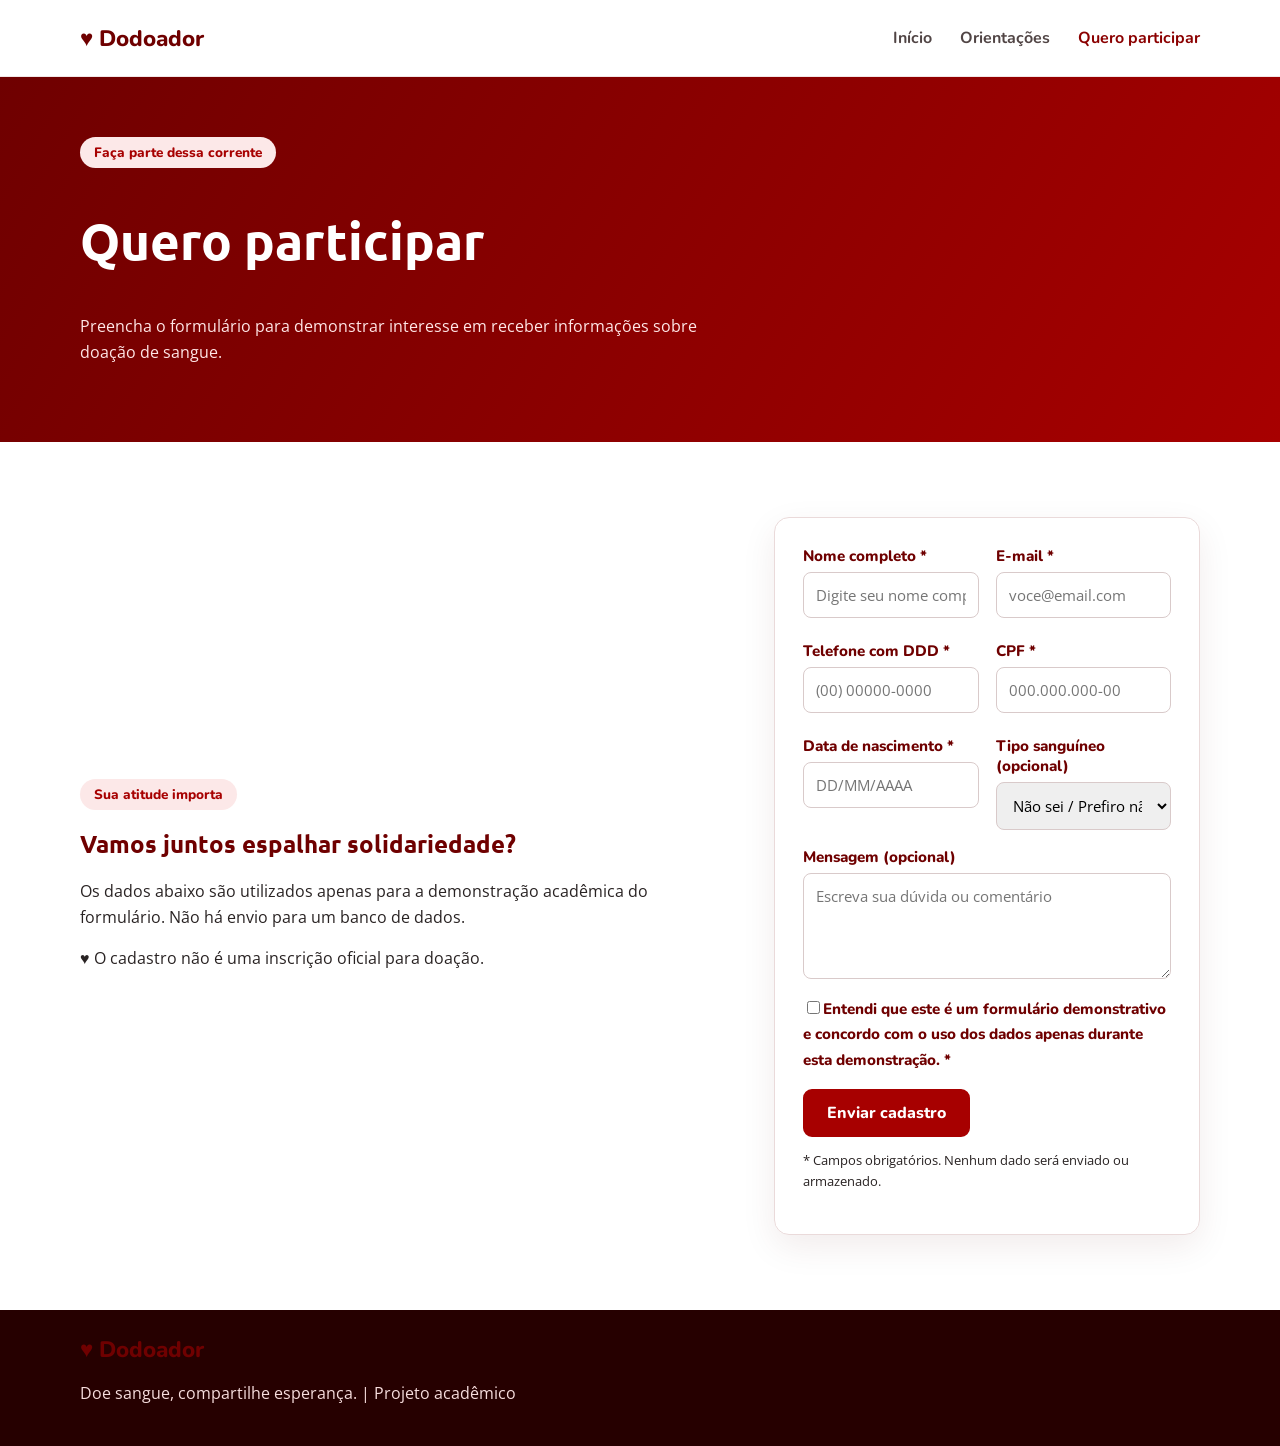
==== cadastro.html @ 2957e70a "Upload dos arquivos" ====
<!DOCTYPE html>
<html lang="pt-BR">
<head>
  <meta charset="UTF-8">
  <meta name="viewport" content="width=device-width, initial-scale=1.0">
  <meta name="description" content="Cadastre seu interesse em receber informações sobre doação de sangue.">
  <title>Quero participar | Dodoador</title>
  <link rel="preconnect" href="https://fonts.googleapis.com">
  <link rel="preconnect" href="https://fonts.gstatic.com" crossorigin>
  <link href="https://fonts.googleapis.com/css2?family=Nunito:wght@600;700;800&family=Open+Sans:wght@400;600;700&family=Ubuntu:wght@500;700&display=swap" rel="stylesheet">
  <link rel="stylesheet" href="css/estilo.css">
</head>
<body>
  <header class="cabecalho"><div class="container barra">
    <a class="marca" href="index.html"><span class="marca-icone">♥</span> Dodoador</a>
      <nav class="navegacao" aria-label="Menu principal"><a href="index.html">Início</a><a href="orientacoes.html">Orientações</a><a class="ativo" href="cadastro.html">Quero participar</a></nav>
  </div></header>

  <main id="conteudo">
    <section class="pagina-topo"><div class="container"><span class="etiqueta etiqueta-clara">Faça parte dessa corrente</span><h1>Quero participar</h1><p>Preencha o formulário para demonstrar interesse em receber informações sobre doação de sangue.</p></div></section>
    <section class="secao container formulario-layout">
      <div class="form-intro"><span class="etiqueta">Sua atitude importa</span><h2>Vamos juntos espalhar solidariedade?</h2><p>Os dados abaixo são utilizados apenas para a demonstração acadêmica do formulário. Não há envio para um banco de dados.</p><div class="mini-aviso">♥ <span>O cadastro não é uma inscrição oficial para doação.</span></div></div>
      <form id="formCadastro" class="formulario" novalidate>
        <div class="campo"><label for="nome">Nome completo *</label><input id="nome" name="nome" type="text" placeholder="Digite seu nome completo" autocomplete="name" required><small class="erro" id="erroNome"></small></div>
        <div class="campo"><label for="email">E-mail *</label><input id="email" name="email" type="email" placeholder="voce@email.com" autocomplete="email" required><small class="erro" id="erroEmail"></small></div>
        <div class="campo"><label for="telefone">Telefone com DDD *</label><input id="telefone" name="telefone" type="tel" placeholder="(00) 00000-0000" autocomplete="tel" maxlength="15" required><small class="erro" id="erroTelefone"></small></div>
        <div class="campo"><label for="cpf">CPF *</label><input id="cpf" name="cpf" type="text" placeholder="000.000.000-00" inputmode="numeric" maxlength="14" required><small class="erro" id="erroCpf"></small></div>
        <div class="campo"><label for="nascimento">Data de nascimento *</label><input id="nascimento" name="nascimento" type="text" placeholder="DD/MM/AAAA" inputmode="numeric" maxlength="10" required><small class="erro" id="erroNascimento"></small></div>
        <div class="campo"><label for="tipoSanguineo">Tipo sanguíneo (opcional)</label><select id="tipoSanguineo" name="tipoSanguineo"><option value="">Não sei / Prefiro não informar</option><option>A+</option><option>A-</option><option>B+</option><option>B-</option><option>AB+</option><option>AB-</option><option>O+</option><option>O-</option></select></div>
        <div class="campo campo-largo"><label for="mensagem">Mensagem (opcional)</label><textarea id="mensagem" name="mensagem" rows="4" placeholder="Escreva sua dúvida ou comentário"></textarea></div>
        <div class="campo campo-largo campo-checkbox"><input id="consentimento" name="consentimento" type="checkbox" required><label for="consentimento">Entendi que este é um formulário demonstrativo e concordo com o uso dos dados apenas durante esta demonstração. *</label><small class="erro" id="erroConsentimento"></small></div>
        <div class="campo-largo"><button class="botao" type="submit">Enviar cadastro</button><p class="nota-form">* Campos obrigatórios. Nenhum dado será enviado ou armazenado.</p><div id="resultado" class="resultado" role="status" aria-live="polite"></div></div>
      </form>
    </section>
  </main>
  <footer class="rodape"><div class="container rodape-conteudo"><a class="marca marca-rodape" href="index.html">♥ Dodoador</a><p>Doe sangue, compartilhe esperança. | Projeto acadêmico</p></div></footer>
  <script src="js/script.js"></script>
</body>
</html>
---- css/estilo.css ----
/* Cores e fontes do projeto */
* { box-sizing: border-box; }
body { margin: 0; color: #292323; font-family: "Open Sans", sans-serif; line-height: 1.6; }
h1, h2, h3 { font-family: Ubuntu, sans-serif; line-height: 1.2; }
h1 { font-size: 3.5rem; }
h2, h3 { color: #6F0000; }
.container { width: 90%; max-width: 1120px; margin: auto; }
header { background: white; border-bottom: 1px solid #f2e6e6; }
.barra { min-height: 76px; display: flex; justify-content: space-between; align-items: center; }
.marca { color: #6F0000; text-decoration: none; font: 800 1.4rem Nunito; }
nav { display: flex; gap: 28px; }
nav a { color: #514545; text-decoration: none; font: 700 1rem Nunito; }
nav a:hover, nav a.ativo { color: #8B0000; }
.hero, .banner { background: linear-gradient(115deg, #fff5f5, white); }
.hero-conteudo, .banner-conteudo { min-height: 520px; display: grid; grid-template-columns: 1.15fr .85fr; align-items: center; gap: 35px; padding: 45px 0; }
.etiqueta { display: inline-block; color: #A70000; background: #fce8e8; border-radius: 25px; padding: 6px 14px; font: 800 .85rem Nunito; }
.hero h1, .banner h1 { color: #6F0000; }
.hero h1 span, .banner h1 span { color: #A70000; }
.hero p, .banner p { color: #6d6262; max-width: 560px; font-size: 1.1rem; }
.botao { display: inline-block; padding: 11px 22px; border: 2px solid #A70000; border-radius: 9px; background: #A70000; color: white; text-decoration: none; cursor: pointer; font: 800 1rem Nunito; }
.botao:hover { background: #6F0000; border-color: #6F0000; }
.botao-contorno, .claro { background: transparent; color: #8B0000; margin-left: 8px; }
.hero-arte, .ilustracao { text-align: center; }
.gota { width: 220px; height: 250px; margin: auto; display: grid; place-items: center; color: white; font-size: 5rem; background: linear-gradient(145deg, #b91524, #720000); clip-path: polygon(50% 0,93% 57%,94% 70%,88% 86%,75% 97%,50% 100%,25% 97%,12% 86%,6% 70%,7% 57%); }
.secao { padding: 75px 0; }
.titulo { text-align: center; max-width: 700px; margin: 0 auto 35px; }
.cards, .grade { display: grid; grid-template-columns: repeat(3, 1fr); gap: 22px; }
.card, .cartao, .destaque-lateral { padding: 27px; border: 1px solid #eadada; border-radius: 15px; box-shadow: 0 12px 35px #50000014; background: white; }
.card p, .cartao p { color: #6d6262; }
.icone-cartao, .icone { width: 52px; height: 52px; display: grid; place-items: center; border-radius: 15px; background: #FFF0F0; color: #A70000; font-size: 1.8rem; margin-bottom: 18px; }
.faixa { background: #6F0000; color: white; padding: 45px 0; }
.faixa-conteudo { display: flex; justify-content: space-between; align-items: center; gap: 25px; }
.faixa h2 { color: white; }
.branco, .botao-branco { background: white; color: #6F0000; border-color: white; }
.aviso { max-width: 900px; padding: 55px 0; }
.rodape { background: #260000; color: white; padding: 24px 0; display: flex; justify-content: space-between; align-items: center; }
.rodape p { color: #f7dddd; }
.pagina-topo, .topo-pagina { background: linear-gradient(120deg, #6F0000, #A70000); color: white; padding: 60px 0; }
.pagina-topo h1, .topo-pagina h1 { font-size: 3.2rem; }
.pagina-topo p, .topo-pagina p { color: #ffe6e6; max-width: 650px; }
.numero { color: #d9a0a0; font: 800 2.4rem Ubuntu; }
.duas-colunas, .formulario-layout { display: grid; grid-template-columns: 1.2fr .8fr; gap: 55px; align-items: center; }
.secao-suave { background: #fff6f6; padding: 65px 0; }
.passos li { color: #6d6262; padding-bottom: 15px; }
.formulario { display: grid; grid-template-columns: 1fr 1fr; gap: 17px; padding: 28px; border: 1px solid #eadada; border-radius: 15px; box-shadow: 0 12px 35px #50000014; }
.campo { display: flex; flex-direction: column; gap: 6px; }
.campo label { color: #6F0000; font: 800 .95rem Nunito; }
.campo input, .campo select, .campo textarea { width: 100%; border: 1px solid #d9caca; border-radius: 8px; padding: 12px; font: .95rem "Open Sans"; }
.campo-largo { grid-column: 1 / -1; }
.campo-checkbox { display: block; }
.campo-checkbox input { width: auto; }
.erro, .campo small { color: #b00020; }
.nota-form { font-size: .82rem; }
#resultado { color: #176b35; font-weight: bold; }
@media (max-width: 760px) {
  .barra { flex-direction: column; padding: 15px 0; }
  nav { gap: 14px; flex-wrap: wrap; justify-content: center; }
  .hero-conteudo, .banner-conteudo, .duas-colunas, .formulario-layout { grid-template-columns: 1fr; text-align: center; }
  .cards, .grade { grid-template-columns: 1fr; }
  .faixa-conteudo, .rodape { flex-direction: column; align-items: flex-start; }
}
@media (max-width: 520px) {
  h1 { font-size: 2.5rem; }
  .formulario { grid-template-columns: 1fr; padding: 20px; }
  .campo-largo { grid-column: auto; }
}
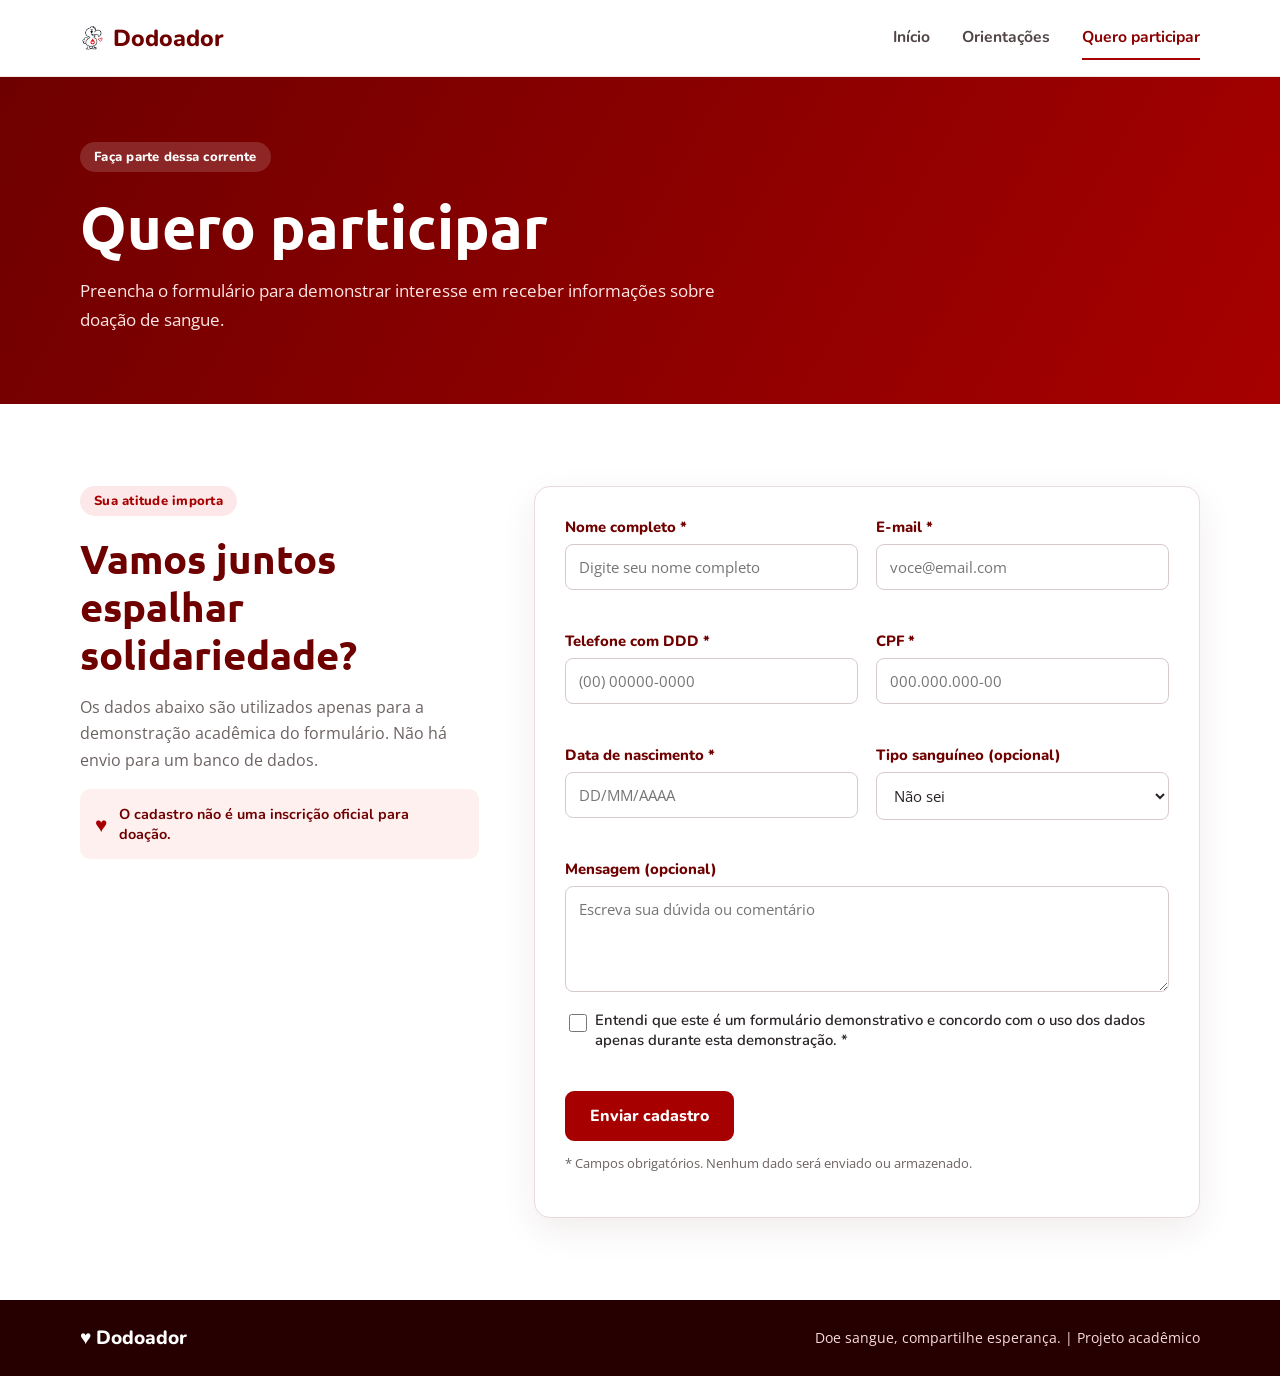
==== commit 18d772f0: "autalização" ====
--- a/cadastro.html
+++ b/cadastro.html
@@ -1,5 +1,6 @@
 <!DOCTYPE html>
 <html lang="pt-BR">
+
 <head>
   <meta charset="UTF-8">
   <meta name="viewport" content="width=device-width, initial-scale=1.0">
@@ -7,33 +8,80 @@
   <title>Quero participar | Dodoador</title>
   <link rel="preconnect" href="https://fonts.googleapis.com">
   <link rel="preconnect" href="https://fonts.gstatic.com" crossorigin>
-  <link href="https://fonts.googleapis.com/css2?family=Nunito:wght@600;700;800&family=Open+Sans:wght@400;600;700&family=Ubuntu:wght@500;700&display=swap" rel="stylesheet">
+  <link
+    href="https://fonts.googleapis.com/css2?family=Nunito:wght@600;700;800&family=Open+Sans:wght@400;600;700&family=Ubuntu:wght@500;700&display=swap"
+    rel="stylesheet">
   <link rel="stylesheet" href="css/estilo.css">
 </head>
+
 <body>
-  <header class="cabecalho"><div class="container barra">
-    <a class="marca" href="index.html"><span class="marca-icone">♥</span> Dodoador</a>
-      <nav class="navegacao" aria-label="Menu principal"><a href="index.html">Início</a><a href="orientacoes.html">Orientações</a><a class="ativo" href="cadastro.html">Quero participar</a></nav>
-  </div></header>
+  <header class="cabecalho">
+    <div class="container barra">
+      <a class="marca" href="index.html"><img src="imagens/Mascote Pássaro com Coração Vermelho.png" class="dodo-logo"> Dodoador</a>
+      <nav class="navegacao" aria-label="Menu principal"><a href="index.html">Início</a><a
+          href="orientacoes.html">Orientações</a><a class="ativo" href="cadastro.html">Quero participar</a></nav>
+    </div>
+  </header>
 
   <main id="conteudo">
-    <section class="pagina-topo"><div class="container"><span class="etiqueta etiqueta-clara">Faça parte dessa corrente</span><h1>Quero participar</h1><p>Preencha o formulário para demonstrar interesse em receber informações sobre doação de sangue.</p></div></section>
+    <section class="pagina-topo">
+      <div class="container"><span class="etiqueta etiqueta-clara">Faça parte dessa corrente</span>
+        <h1>Quero participar</h1>
+        <p>Preencha o formulário para demonstrar interesse em receber informações sobre doação de sangue.</p>
+      </div>
+    </section>
     <section class="secao container formulario-layout">
-      <div class="form-intro"><span class="etiqueta">Sua atitude importa</span><h2>Vamos juntos espalhar solidariedade?</h2><p>Os dados abaixo são utilizados apenas para a demonstração acadêmica do formulário. Não há envio para um banco de dados.</p><div class="mini-aviso">♥ <span>O cadastro não é uma inscrição oficial para doação.</span></div></div>
+      <div class="form-intro"><span class="etiqueta">Sua atitude importa</span>
+        <h2>Vamos juntos espalhar solidariedade?</h2>
+        <p>Os dados abaixo são utilizados apenas para a demonstração acadêmica do formulário. Não há envio para um banco
+          de dados.</p>
+        <div class="mini-aviso">♥ <span>O cadastro não é uma inscrição oficial para doação.</span></div>
+      </div>
       <form id="formCadastro" class="formulario" novalidate>
-        <div class="campo"><label for="nome">Nome completo *</label><input id="nome" name="nome" type="text" placeholder="Digite seu nome completo" autocomplete="name" required><small class="erro" id="erroNome"></small></div>
-        <div class="campo"><label for="email">E-mail *</label><input id="email" name="email" type="email" placeholder="voce@email.com" autocomplete="email" required><small class="erro" id="erroEmail"></small></div>
-        <div class="campo"><label for="telefone">Telefone com DDD *</label><input id="telefone" name="telefone" type="tel" placeholder="(00) 00000-0000" autocomplete="tel" maxlength="15" required><small class="erro" id="erroTelefone"></small></div>
-        <div class="campo"><label for="cpf">CPF *</label><input id="cpf" name="cpf" type="text" placeholder="000.000.000-00" inputmode="numeric" maxlength="14" required><small class="erro" id="erroCpf"></small></div>
-        <div class="campo"><label for="nascimento">Data de nascimento *</label><input id="nascimento" name="nascimento" type="text" placeholder="DD/MM/AAAA" inputmode="numeric" maxlength="10" required><small class="erro" id="erroNascimento"></small></div>
-        <div class="campo"><label for="tipoSanguineo">Tipo sanguíneo (opcional)</label><select id="tipoSanguineo" name="tipoSanguineo"><option value="">Não sei / Prefiro não informar</option><option>A+</option><option>A-</option><option>B+</option><option>B-</option><option>AB+</option><option>AB-</option><option>O+</option><option>O-</option></select></div>
-        <div class="campo campo-largo"><label for="mensagem">Mensagem (opcional)</label><textarea id="mensagem" name="mensagem" rows="4" placeholder="Escreva sua dúvida ou comentário"></textarea></div>
-        <div class="campo campo-largo campo-checkbox"><input id="consentimento" name="consentimento" type="checkbox" required><label for="consentimento">Entendi que este é um formulário demonstrativo e concordo com o uso dos dados apenas durante esta demonstração. *</label><small class="erro" id="erroConsentimento"></small></div>
-        <div class="campo-largo"><button class="botao" type="submit">Enviar cadastro</button><p class="nota-form">* Campos obrigatórios. Nenhum dado será enviado ou armazenado.</p><div id="resultado" class="resultado" role="status" aria-live="polite"></div></div>
+        <div class="campo"><label for="nome">Nome completo *</label><input id="nome" name="nome" type="text"
+            placeholder="Digite seu nome completo" autocomplete="name" required><small class="erro"
+            id="erroNome"></small></div>
+        <div class="campo"><label for="email">E-mail *</label><input id="email" name="email" type="email"
+            placeholder="voce@email.com" autocomplete="email" required><small class="erro" id="erroEmail"></small></div>
+        <div class="campo"><label for="telefone">Telefone com DDD *</label><input id="telefone" name="telefone"
+            type="tel" placeholder="(00) 00000-0000" autocomplete="tel" maxlength="15" required><small class="erro"
+            id="erroTelefone"></small></div>
+        <div class="campo"><label for="cpf">CPF *</label><input id="cpf" name="cpf" type="text"
+            placeholder="000.000.000-00" inputmode="numeric" maxlength="14" required><small class="erro"
+            id="erroCpf"></small></div>
+        <div class="campo"><label for="nascimento">Data de nascimento *</label><input id="nascimento" name="nascimento"
+            type="text" placeholder="DD/MM/AAAA" inputmode="numeric" maxlength="10" required><small class="erro"
+            id="erroNascimento"></small></div>
+        <div class="campo"><label for="tipoSanguineo">Tipo sanguíneo (opcional)</label><select id="tipoSanguineo"
+            name="tipoSanguineo">
+            <option value="">Não sei</option>
+            <option>A+</option>
+            <option>A-</option>
+            <option>B+</option>
+            <option>B-</option>
+            <option>AB+</option>
+            <option>AB-</option>
+            <option>O+</option>
+            <option>O-</option>
+          </select></div>
+        <div class="campo campo-largo"><label for="mensagem">Mensagem (opcional)</label><textarea id="mensagem"
+            name="mensagem" rows="4" placeholder="Escreva sua dúvida ou comentário"></textarea></div>
+        <div class="campo campo-largo campo-checkbox"><input id="consentimento" name="consentimento" type="checkbox"
+            required><label for="consentimento">Entendi que este é um formulário demonstrativo e concordo com o uso dos
+            dados apenas durante esta demonstração. *</label><small class="erro" id="erroConsentimento"></small></div>
+        <div class="campo-largo"><button class="botao" type="submit">Enviar cadastro</button>
+          <p class="nota-form">* Campos obrigatórios. Nenhum dado será enviado ou armazenado.</p>
+          <div id="resultado" class="resultado" role="status" aria-live="polite"></div>
+        </div>
       </form>
     </section>
   </main>
-  <footer class="rodape"><div class="container rodape-conteudo"><a class="marca marca-rodape" href="index.html">♥ Dodoador</a><p>Doe sangue, compartilhe esperança. | Projeto acadêmico</p></div></footer>
+  <footer class="rodape">
+    <div class="container rodape-conteudo"><a class="marca marca-rodape" href="index.html">♥ Dodoador</a>
+      <p>Doe sangue, compartilhe esperança. | Projeto acadêmico</p>
+    </div>
+  </footer>
   <script src="js/script.js"></script>
 </body>
-</html>
+
+</html>
--- a/css/estilo.css
+++ b/css/estilo.css
@@ -1,67 +1,594 @@
+@import url("https://fonts.googleapis.com/css2?family=Nunito:wght@600;700;800&family=Open+Sans:wght@400;600;700&family=Ubuntu:wght@500;700&display=swap");
 
-/* Cores e fontes do projeto */
-* { box-sizing: border-box; }
-body { margin: 0; color: #292323; font-family: "Open Sans", sans-serif; line-height: 1.6; }
-h1, h2, h3 { font-family: Ubuntu, sans-serif; line-height: 1.2; }
-h1 { font-size: 3.5rem; }
-h2, h3 { color: #6F0000; }
-.container { width: 90%; max-width: 1120px; margin: auto; }
-header { background: white; border-bottom: 1px solid #f2e6e6; }
-.barra { min-height: 76px; display: flex; justify-content: space-between; align-items: center; }
-.marca { color: #6F0000; text-decoration: none; font: 800 1.4rem Nunito; }
-nav { display: flex; gap: 28px; }
-nav a { color: #514545; text-decoration: none; font: 700 1rem Nunito; }
-nav a:hover, nav a.ativo { color: #8B0000; }
-.hero, .banner { background: linear-gradient(115deg, #fff5f5, white); }
-.hero-conteudo, .banner-conteudo { min-height: 520px; display: grid; grid-template-columns: 1.15fr .85fr; align-items: center; gap: 35px; padding: 45px 0; }
-.etiqueta { display: inline-block; color: #A70000; background: #fce8e8; border-radius: 25px; padding: 6px 14px; font: 800 .85rem Nunito; }
-.hero h1, .banner h1 { color: #6F0000; }
-.hero h1 span, .banner h1 span { color: #A70000; }
-.hero p, .banner p { color: #6d6262; max-width: 560px; font-size: 1.1rem; }
-.botao { display: inline-block; padding: 11px 22px; border: 2px solid #A70000; border-radius: 9px; background: #A70000; color: white; text-decoration: none; cursor: pointer; font: 800 1rem Nunito; }
-.botao:hover { background: #6F0000; border-color: #6F0000; }
-.botao-contorno, .claro { background: transparent; color: #8B0000; margin-left: 8px; }
-.hero-arte, .ilustracao { text-align: center; }
-.gota { width: 220px; height: 250px; margin: auto; display: grid; place-items: center; color: white; font-size: 5rem; background: linear-gradient(145deg, #b91524, #720000); clip-path: polygon(50% 0,93% 57%,94% 70%,88% 86%,75% 97%,50% 100%,25% 97%,12% 86%,6% 70%,7% 57%); }
-.secao { padding: 75px 0; }
-.titulo { text-align: center; max-width: 700px; margin: 0 auto 35px; }
-.cards, .grade { display: grid; grid-template-columns: repeat(3, 1fr); gap: 22px; }
-.card, .cartao, .destaque-lateral { padding: 27px; border: 1px solid #eadada; border-radius: 15px; box-shadow: 0 12px 35px #50000014; background: white; }
-.card p, .cartao p { color: #6d6262; }
-.icone-cartao, .icone { width: 52px; height: 52px; display: grid; place-items: center; border-radius: 15px; background: #FFF0F0; color: #A70000; font-size: 1.8rem; margin-bottom: 18px; }
-.faixa { background: #6F0000; color: white; padding: 45px 0; }
-.faixa-conteudo { display: flex; justify-content: space-between; align-items: center; gap: 25px; }
-.faixa h2 { color: white; }
-.branco, .botao-branco { background: white; color: #6F0000; border-color: white; }
-.aviso { max-width: 900px; padding: 55px 0; }
-.rodape { background: #260000; color: white; padding: 24px 0; display: flex; justify-content: space-between; align-items: center; }
-.rodape p { color: #f7dddd; }
-.pagina-topo, .topo-pagina { background: linear-gradient(120deg, #6F0000, #A70000); color: white; padding: 60px 0; }
-.pagina-topo h1, .topo-pagina h1 { font-size: 3.2rem; }
-.pagina-topo p, .topo-pagina p { color: #ffe6e6; max-width: 650px; }
-.numero { color: #d9a0a0; font: 800 2.4rem Ubuntu; }
-.duas-colunas, .formulario-layout { display: grid; grid-template-columns: 1.2fr .8fr; gap: 55px; align-items: center; }
-.secao-suave { background: #fff6f6; padding: 65px 0; }
-.passos li { color: #6d6262; padding-bottom: 15px; }
-.formulario { display: grid; grid-template-columns: 1fr 1fr; gap: 17px; padding: 28px; border: 1px solid #eadada; border-radius: 15px; box-shadow: 0 12px 35px #50000014; }
-.campo { display: flex; flex-direction: column; gap: 6px; }
-.campo label { color: #6F0000; font: 800 .95rem Nunito; }
-.campo input, .campo select, .campo textarea { width: 100%; border: 1px solid #d9caca; border-radius: 8px; padding: 12px; font: .95rem "Open Sans"; }
-.campo-largo { grid-column: 1 / -1; }
-.campo-checkbox { display: block; }
-.campo-checkbox input { width: auto; }
-.erro, .campo small { color: #b00020; }
-.nota-form { font-size: .82rem; }
-#resultado { color: #176b35; font-weight: bold; }
+:root {
+  --vermelho: #8b0000;
+  --escuro: #6f0000;
+  --vivo: #a70000;
+  --rosa: #fff0f0;
+  --texto: #292323;
+  --cinza: #6d6262;
+  --branco: #ffffff;
+  --borda: #eadada;
+  --sombra: 0 12px 35px rgba(80, 0, 0, 0.08);
+}
+* {
+  box-sizing: border-box;
+}
+html {
+  scroll-behavior: smooth;
+}
+body {
+  margin: 0;
+  color: var(--texto);
+  background: var(--branco);
+  font-family: "Open Sans", sans-serif;
+  line-height: 1.65;
+}
+h1,
+h2,
+h3 {
+  font-family: Ubuntu, sans-serif;
+  line-height: 1.2;
+  margin: 0 0 16px;
+}
+h1 {
+  font-size: clamp(2.5rem, 6vw, 4.6rem);
+}
+h2 {
+  font-size: clamp(1.8rem, 4vw, 2.5rem);
+  color: var(--escuro);
+}
+h3 {
+  font-size: 1.25rem;
+  color: var(--escuro);
+}
+p {
+  margin: 0 0 16px;
+}
+a {
+  color: inherit;
+}
+.dodo-logo{ 
+  width: 24px;
+  height: 24px;
+}
+.container {
+  width: min(1120px, calc(100% - 40px));
+  margin: 0 auto;
+}
+.pular {
+  position: absolute;
+  left: -9999px;
+  top: 10px;
+  background: white;
+  padding: 10px;
+  z-index: 20;
+}
+.pular:focus {
+  left: 10px;
+}
+.cabecalho {
+  background: #fff;
+  border-bottom: 1px solid #f2e6e6;
+  position: sticky;
+  top: 0;
+  z-index: 10;
+}
+.barra {
+  min-height: 76px;
+  display: flex;
+  align-items: center;
+  justify-content: space-between;
+  gap: 24px;
+}
+.marca {
+  text-decoration: none;
+  color: var(--escuro);
+  font:
+    800 1.45rem Nunito,
+    sans-serif;
+  display: inline-flex;
+  align-items: center;
+  gap: 9px;
+  white-space: nowrap;
+}
+.marca-icone {
+  color: var(--vivo);
+  font-size: 1.7rem;
+}
+.navegacao {
+  display: flex;
+  align-items: center;
+  gap: 32px;
+}
+.navegacao a {
+  text-decoration: none;
+  font:
+    700 0.98rem Nunito,
+    sans-serif;
+  color: #514545;
+  padding: 10px 0;
+  border-bottom: 2px solid transparent;
+}
+.navegacao a:hover,
+.navegacao a.ativo {
+  color: var(--vermelho);
+  border-color: var(--vivo);
+}
+.menu-toggle {
+  display: none;
+  border: 0;
+  background: transparent;
+  color: var(--escuro);
+  font-size: 1.6rem;
+}
+.hero {
+  background: linear-gradient(115deg, #fff5f5 0%, #fff 75%);
+  overflow: hidden;
+}
+.hero-conteudo {
+  min-height: 540px;
+  display: grid;
+  grid-template-columns: 1.15fr 0.85fr;
+  align-items: center;
+  gap: 40px;
+  padding-top: 55px;
+  padding-bottom: 55px;
+}
+.etiqueta {
+  display: inline-block;
+  color: var(--vivo);
+  background: #fce8e8;
+  border-radius: 30px;
+  padding: 6px 14px;
+  font:
+    800 0.82rem Nunito,
+    sans-serif;
+  letter-spacing: 0.02em;
+  margin-bottom: 18px;
+}
+.hero h1 {
+  color: var(--escuro);
+}
+.hero h1 span {
+  color: var(--vivo);
+}
+.hero-texto > p {
+  color: var(--cinza);
+  font-size: 1.1rem;
+  max-width: 570px;
+  margin-bottom: 28px;
+}
+.acoes {
+  display: flex;
+  gap: 13px;
+  flex-wrap: wrap;
+}
+.botao {
+  display: inline-flex;
+  align-items: center;
+  justify-content: center;
+  border: 2px solid var(--vivo);
+  border-radius: 9px;
+  padding: 12px 23px;
+  background: var(--vivo);
+  color: white;
+  text-decoration: none;
+  cursor: pointer;
+  font:
+    800 1rem Nunito,
+    sans-serif;
+  transition: 0.2s ease;
+}
+.botao:hover {
+  background: var(--escuro);
+  border-color: var(--escuro);
+  transform: translateY(-2px);
+}
+.botao:focus-visible,
+a:focus-visible,
+input:focus-visible,
+select:focus-visible,
+textarea:focus-visible,
+button:focus-visible {
+  outline: 3px solid #e6a0a0;
+  outline-offset: 3px;
+}
+.botao-contorno {
+  color: var(--vermelho);
+  background: transparent;
+}
+.botao-contorno:hover {
+  color: white;
+}
+.hero-arte {
+  min-height: 360px;
+  display: flex;
+  align-items: center;
+  justify-content: center;
+  flex-direction: column;
+  position: relative;
+}
+.gota {
+  width: 230px;
+  height: 270px;
+  border-radius: 55% 55% 58% 58% / 68% 68% 38% 38%;
+  transform: rotate(0deg);
+  background: linear-gradient(145deg, #b91524, #720000);
+  color: white;
+  display: grid;
+  place-items: center;
+  font-size: 5rem;
+  box-shadow: 0 25px 45px rgba(111, 0, 0, 0.22);
+  clip-path: polygon(
+    50% 0,
+    93% 57%,
+    94% 70%,
+    88% 86%,
+    75% 97%,
+    50% 100%,
+    25% 97%,
+    12% 86%,
+    6% 70%,
+    7% 57%
+  );
+}
+.hero-arte p {
+  color: var(--escuro);
+  font:
+    800 1.2rem Nunito,
+    sans-serif;
+  text-align: center;
+  margin-top: 20px;
+}
+.brilho {
+  position: absolute;
+  color: #bd5555;
+  font: 700 2.5rem Ubuntu;
+}
+.brilho-um {
+  top: 40px;
+  right: 55px;
+}
+.brilho-dois {
+  bottom: 75px;
+  left: 35px;
+}
+.secao {
+  padding-top: 82px;
+  padding-bottom: 82px;
+}
+.titulo-secao {
+  text-align: center;
+  max-width: 700px;
+  margin: 0 auto 38px;
+}
+.titulo-secao p {
+  color: var(--cinza);
+}
+.grade {
+  display: grid;
+  gap: 22px;
+}
+.tres {
+  grid-template-columns: repeat(3, 1fr);
+}
+.cartao {
+  background: white;
+  border: 1px solid var(--borda);
+  border-radius: 15px;
+  padding: 28px;
+  box-shadow: var(--sombra);
+}
+.cartao p {
+  color: var(--cinza);
+  margin-bottom: 0;
+}
+.icone-cartao {
+  width: 52px;
+  height: 52px;
+  display: grid;
+  place-items: center;
+  border-radius: 15px;
+  background: var(--rosa);
+  color: var(--vivo);
+  font-size: 1.8rem;
+  margin-bottom: 20px;
+}
+.faixa {
+  background: var(--escuro);
+  color: white;
+  padding: 48px 0;
+}
+.faixa-conteudo {
+  display: flex;
+  justify-content: space-between;
+  align-items: center;
+  gap: 30px;
+}
+.faixa h2 {
+  color: white;
+  max-width: 650px;
+  margin: 0;
+}
+.etiqueta-clara {
+  color: white;
+  background: rgba(255, 255, 255, 0.15);
+}
+.botao-branco {
+  background: white;
+  border-color: white;
+  color: var(--escuro);
+  white-space: nowrap;
+}
+.botao-branco:hover {
+  background: var(--rosa);
+  border-color: var(--rosa);
+  color: var(--escuro);
+}
+.aviso {
+  max-width: 900px;
+}
+.aviso h2 {
+  font-size: 1.45rem;
+}
+.aviso p {
+  color: var(--cinza);
+}
+.rodape {
+  background: #260000;
+  color: #f7dddd;
+  padding: 25px 0;
+}
+.rodape-conteudo {
+  display: flex;
+  justify-content: space-between;
+  align-items: center;
+  gap: 20px;
+}
+.marca-rodape {
+  color: white;
+  font-size: 1.2rem;
+}
+.rodape p {
+  margin: 0;
+  font-size: 0.9rem;
+}
+.pagina-topo {
+  background: linear-gradient(120deg, var(--escuro), var(--vivo));
+  color: white;
+  padding: 65px 0 70px;
+}
+.pagina-topo h1 {
+  font-size: clamp(2.3rem, 5vw, 3.7rem);
+}
+.pagina-topo p {
+  max-width: 650px;
+  color: #ffe6e6;
+  font-size: 1.08rem;
+  margin: 0;
+}
+.alinhado-esquerda {
+  text-align: left;
+  margin-left: 0;
+}
+.numero {
+  font: 800 2.4rem Ubuntu;
+  color: #d9a0a0;
+  margin-bottom: 18px;
+}
+.secao-suave {
+  background: #fff6f6;
+}
+.duas-colunas {
+  display: grid;
+  grid-template-columns: 1.2fr 0.8fr;
+  gap: 65px;
+  align-items: center;
+}
+.passos {
+  padding-left: 22px;
+}
+.passos li {
+  padding: 0 0 18px 8px;
+  color: var(--cinza);
+}
+.passos strong {
+  color: var(--escuro);
+}
+.destaque-lateral {
+  background: white;
+  padding: 34px;
+  border-radius: 16px;
+  box-shadow: var(--sombra);
+  border: 1px solid var(--borda);
+}
+.destaque-lateral p {
+  color: var(--cinza);
+}
+.link-seta {
+  color: var(--vivo);
+  font: 800 0.98rem Nunito;
+  text-decoration: none;
+}
+.formulario-layout {
+  display: grid;
+  grid-template-columns: 0.75fr 1.25fr;
+  gap: 55px;
+  align-items: start;
+}
+.form-intro {
+  position: sticky;
+  top: 115px;
+}
+.form-intro p {
+  color: var(--cinza);
+}
+.mini-aviso {
+  display: flex;
+  gap: 12px;
+  align-items: center;
+  color: var(--vivo);
+  background: var(--rosa);
+  border-radius: 10px;
+  padding: 15px;
+  font-size: 1.3rem;
+}
+.mini-aviso span {
+  color: var(--escuro);
+  font: 700 0.9rem Nunito;
+}
+.formulario {
+  display: grid;
+  grid-template-columns: 1fr 1fr;
+  gap: 18px;
+  background: white;
+  padding: 30px;
+  border: 1px solid var(--borda);
+  border-radius: 16px;
+  box-shadow: var(--sombra);
+}
+.campo {
+  display: flex;
+  flex-direction: column;
+  gap: 7px;
+}
+.campo label {
+  color: var(--escuro);
+  font: 800 0.93rem Nunito;
+}
+.campo input,
+.campo select,
+.campo textarea {
+  width: 100%;
+  border: 1px solid #d9caca;
+  border-radius: 8px;
+  padding: 12px 13px;
+  color: var(--texto);
+  font:
+    0.95rem "Open Sans",
+    sans-serif;
+  background: white;
+}
+.campo input:focus,
+.campo select:focus,
+.campo textarea:focus {
+  border-color: var(--vivo);
+  outline: 2px solid #f7dada;
+}
+.campo-largo {
+  grid-column: 1 / -1;
+}
+.campo-checkbox {
+  display: grid;
+  grid-template-columns: 20px 1fr;
+  align-items: start;
+  column-gap: 10px;
+}
+.campo-checkbox input {
+  width: 18px;
+  height: 18px;
+  margin-top: 4px;
+  accent-color: var(--vivo);
+}
+.campo-checkbox label {
+  font-weight: 600;
+  color: var(--texto);
+}
+.erro {
+  min-height: 16px;
+  color: #b00020;
+  font-size: 0.8rem;
+}
+.invalido {
+  border-color: #b00020 !important;
+}
+.nota-form {
+  color: var(--cinza);
+  font-size: 0.82rem;
+  margin: 12px 0 0;
+}
+.resultado {
+  margin-top: 12px;
+  font-weight: 700;
+  color: #176b35;
+}
+.resultado.falha {
+  color: #b00020;
+}
 @media (max-width: 760px) {
-  .barra { flex-direction: column; padding: 15px 0; }
-  nav { gap: 14px; flex-wrap: wrap; justify-content: center; }
-  .hero-conteudo, .banner-conteudo, .duas-colunas, .formulario-layout { grid-template-columns: 1fr; text-align: center; }
-  .cards, .grade { grid-template-columns: 1fr; }
-  .faixa-conteudo, .rodape { flex-direction: column; align-items: flex-start; }
+  .barra {
+    min-height: 68px;
+    flex-wrap: wrap;
+  }
+  .menu-toggle {
+    display: block;
+  }
+  .navegacao {
+    display: none;
+    width: 100%;
+    flex-direction: column;
+    align-items: stretch;
+    gap: 0;
+    padding-bottom: 12px;
+  }
+  .navegacao.aberto {
+    display: flex;
+  }
+  .navegacao a {
+    padding: 10px;
+    border-bottom: 1px solid #f3e5e5;
+  }
+  .hero-conteudo {
+    grid-template-columns: 1fr;
+    text-align: center;
+    gap: 10px;
+    padding-top: 55px;
+  }
+  .hero-texto > p {
+    margin-left: auto;
+    margin-right: auto;
+  }
+  .acoes {
+    justify-content: center;
+  }
+  .hero-arte {
+    min-height: 300px;
+  }
+  .gota {
+    width: 175px;
+    height: 205px;
+  }
+  .tres,
+  .duas-colunas,
+  .formulario-layout {
+    grid-template-columns: 1fr;
+  }
+  .faixa-conteudo,
+  .rodape-conteudo {
+    flex-direction: column;
+    align-items: flex-start;
+  }
+  .form-intro {
+    position: static;
+  }
 }
 @media (max-width: 520px) {
-  h1 { font-size: 2.5rem; }
-  .formulario { grid-template-columns: 1fr; padding: 20px; }
-  .campo-largo { grid-column: auto; }
-}
+  .container {
+    width: min(100% - 28px, 1120px);
+  }
+  .secao {
+    padding-top: 58px;
+    padding-bottom: 58px;
+  }
+  .formulario {
+    grid-template-columns: 1fr;
+    padding: 20px;
+  }
+  .campo-largo {
+    grid-column: auto;
+  }
+  .acoes .botao {
+    width: 100%;
+  }
+}
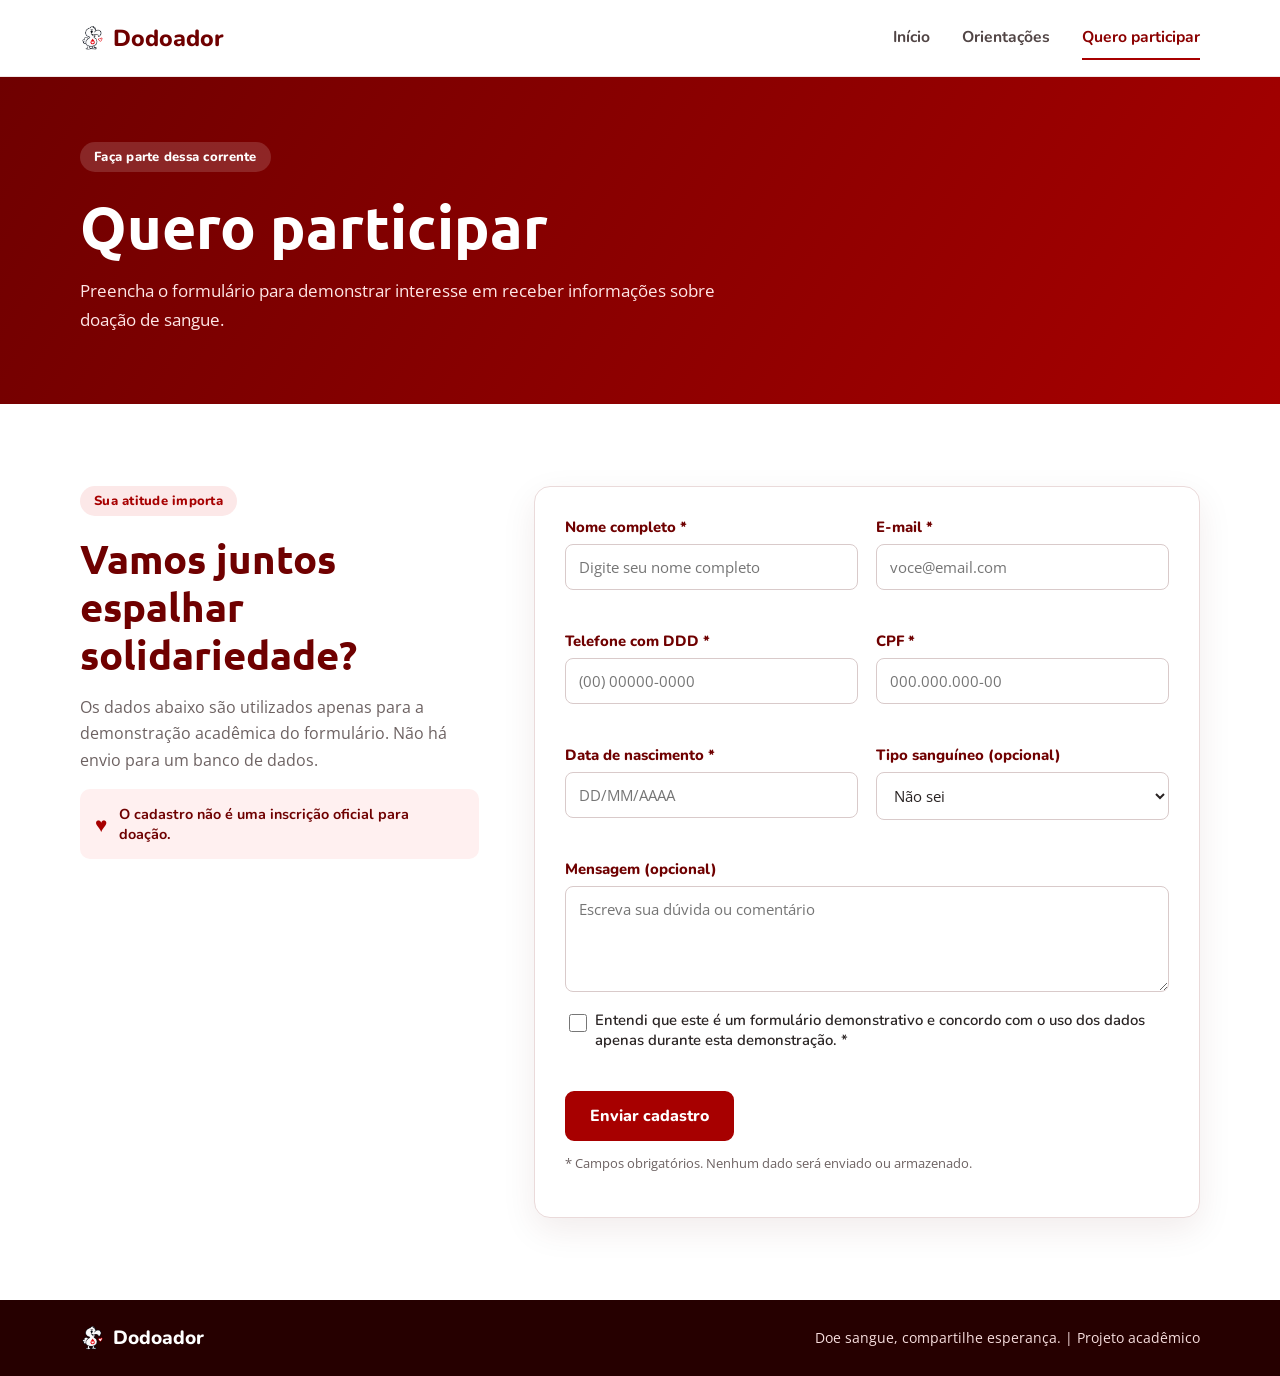
==== commit e9e8a82b: "atualização" ====
--- a/cadastro.html
+++ b/cadastro.html
@@ -77,7 +77,7 @@
     </section>
   </main>
   <footer class="rodape">
-    <div class="container rodape-conteudo"><a class="marca marca-rodape" href="index.html">♥ Dodoador</a>
+    <div class="container rodape-conteudo"><a class="marca marca-rodape" href="index.html"><img src="imagens/Mascote Pássaro com Coração Vermelho.png" class="dodo-logo"> Dodoador</a>
       <p>Doe sangue, compartilhe esperança. | Projeto acadêmico</p>
     </div>
   </footer>
